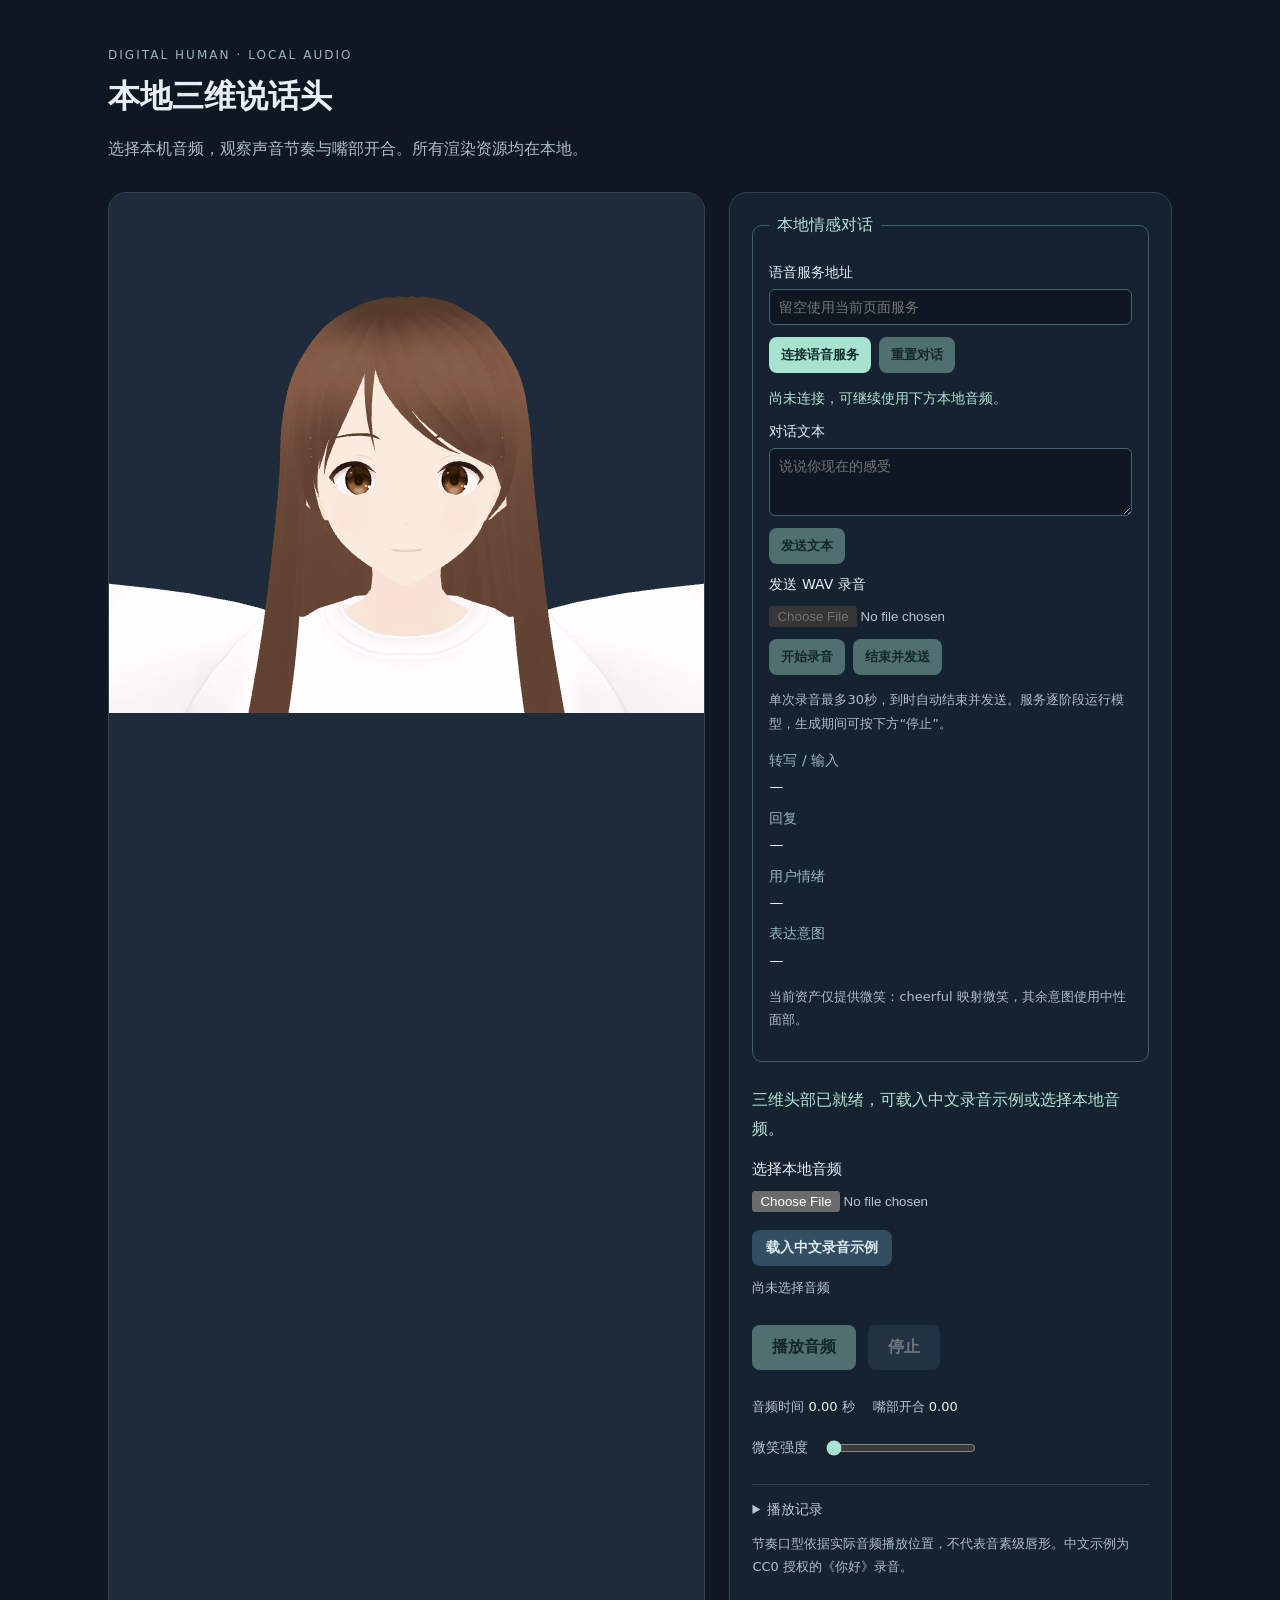
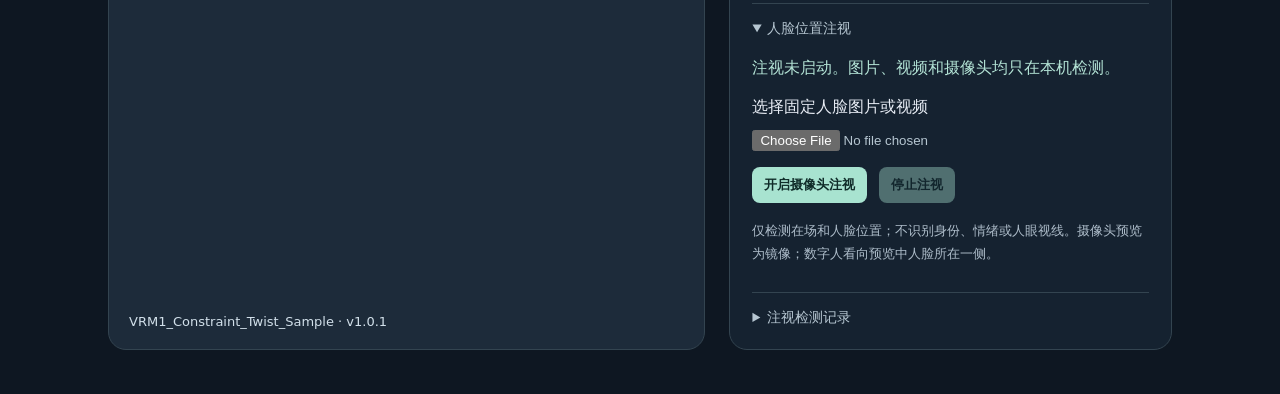
==== web/index.html @ 052c7d60 "feat: connect browser dialogue and PCM microphone to local voice API" ====
<!doctype html>
<html lang="zh-CN">
<head><meta charset="utf-8"><meta name="viewport" content="width=device-width,initial-scale=1"><title>本地三维说话头</title><link rel="stylesheet" href="./style.css"><link rel="stylesheet" href="./gaze.css"></head>
<body>
<main>
  <header><span class="eyebrow">DIGITAL HUMAN · LOCAL AUDIO</span><h1>本地三维说话头</h1><p>选择本机音频，观察声音节奏与嘴部开合。所有渲染资源均在本地。</p></header>
  <section class="workspace">
    <div class="stage"><canvas id="avatar" aria-label="三维数字人头部"></canvas><span id="avatar-name">资源加载中</span></div>
    <section class="controls" aria-label="音频控制">
      <fieldset id="voice-panel" disabled>
        <legend>本地情感对话</legend>
        <label for="voice-base">语音服务地址<input id="voice-base" type="url" placeholder="留空使用当前页面服务"></label>
        <div class="voice-buttons"><button id="voice-connect">连接语音服务</button><button id="voice-reset" disabled>重置对话</button></div>
        <p id="voice-status" role="status" aria-label="语音服务状态" aria-live="polite">尚未连接，可继续使用下方本地音频。</p>
        <label for="voice-text">对话文本<textarea id="voice-text" maxlength="2000" rows="3" placeholder="说说你现在的感受"></textarea></label>
        <button id="voice-send" disabled>发送文本</button>
        <label for="voice-wav">发送 WAV 录音<input id="voice-wav" type="file" accept="audio/wav,.wav" disabled></label>
        <div class="voice-buttons"><button id="voice-record" disabled>开始录音</button><button id="voice-record-end" disabled>结束并发送</button></div>
        <p class="note">单次录音最多30秒，到时自动结束并发送。服务逐阶段运行模型，生成期间可按下方“停止”。</p>
        <dl class="voice-result"><dt>转写 / 输入</dt><dd id="voice-transcript">—</dd><dt>回复</dt><dd id="voice-reply">—</dd><dt>用户情绪</dt><dd id="voice-emotion">—</dd><dt>表达意图</dt><dd id="voice-intent">—</dd></dl>
        <p id="voice-expression-note" class="note">当前资产仅提供微笑：cheerful 映射微笑，其余意图使用中性面部。</p>
      </fieldset>
      <p id="status" role="status" aria-label="播放状态" aria-live="polite">加载三维资源中…</p>
      <label class="file-label" for="audio-file">选择本地音频<input id="audio-file" type="file" accept="audio/*"></label>
      <button id="sample" disabled>载入中文录音示例</button><p id="audio-name">尚未选择音频</p>
      <div class="buttons"><button id="play" disabled>播放音频</button><button id="stop" disabled>停止</button></div>
      <div class="readings"><span>音频时间 <output id="audio-time" aria-label="音频时间" aria-live="off">0.00</output> 秒</span><span>嘴部开合 <output id="mouth-weight" aria-label="嘴部开合" aria-live="off">0.00</output></span></div><audio id="audio" preload="metadata" aria-label="当前本地音频"></audio>
      <label for="expression">微笑强度 <input id="expression" type="range" min="0" max="1" step="0.05" value="0"></label><details><summary>播放记录</summary><p class="note">用于关联可见动画和音频，记录仅保留在当前页面内。</p><pre id="frame">尚无播放记录</pre><button id="download" disabled>下载播放记录</button></details><p class="note">节奏口型依据实际音频播放位置，不代表音素级唇形。中文示例为 CC0 授权的《你好》录音。</p>
      <details open class="gaze-controls"><summary>人脸位置注视</summary>
        <p id="gaze-status" role="status" aria-label="注视状态" aria-live="polite">注视未启动。图片、视频和摄像头均只在本机检测。</p>
        <label for="face-file">选择固定人脸图片或视频<input id="face-file" type="file" accept="image/*,video/*" disabled></label>
        <div class="buttons"><button id="camera-start" disabled>开启摄像头注视</button><button id="gaze-stop" disabled>停止注视</button></div>
        <div class="gaze-preview"><img id="face-image" alt="固定人脸输入预览" hidden><video id="face-video" aria-label="人脸视频输入预览" muted playsinline hidden></video></div>
        <p class="note">仅检测在场和人脸位置；不识别身份、情绪或人眼视线。摄像头预览为镜像；数字人看向预览中人脸所在一侧。</p>
        <details><summary>注视检测记录</summary><pre id="gaze-record" aria-label="注视检测记录">{}</pre></details>
      </details>
    </section>
  </section>
</main>
<script type="importmap">{"imports":{"three":"./vendor/three/three.module.js"}}</script><script type="module" src="./main.js"></script>
</body></html>
---- web/style.css ----
:root{font-family:system-ui,"Microsoft YaHei",sans-serif;color:#e8edf5;background:#0e1722;color-scheme:dark}*{box-sizing:border-box}body{margin:0}main{max-width:1120px;margin:auto;padding:44px 28px}header{margin-bottom:28px}.eyebrow{font-size:12px;letter-spacing:.17em;color:#9bb7bd}h1{font-size:32px;font-weight:600;margin:12px 0}header p,.note{color:#aebdca;line-height:1.8}.workspace{display:grid;grid-template-columns:minmax(300px,1.35fr) minmax(280px,1fr);gap:24px}.stage{position:relative;min-height:520px;overflow:hidden;border:1px solid #334450;border-radius:18px;background:#1d2b3a}canvas{display:block;width:100%;height:520px}#avatar-name{position:absolute;bottom:20px;left:20px;color:#d2e0ea;font-size:13px}.controls{padding:22px;border:1px solid #334450;border-radius:18px;background:#152230}#status{line-height:1.8;min-height:58px;color:#b3e3d5}.file-label{display:block;font-size:15px}input[type=file]{display:block;margin-top:12px;width:100%;color:#b6c6d1}#audio-name{color:#b6c6d1;font-size:13px;overflow-wrap:anywhere}.buttons{display:flex;gap:12px;margin:28px 0}button{cursor:pointer;background:#a8e3d0;color:#102c29;border:0;border-radius:8px;padding:12px 20px;font:inherit;font-weight:600}button:disabled{cursor:default;opacity:.4}#stop{background:#3a4c60;color:#edf4fa}.note{font-size:13px}.error{color:#ffb7a7!important}@media(max-width:760px){main{padding:24px 16px}.workspace{grid-template-columns:1fr}.stage{min-height:420px}canvas{height:420px}h1{font-size:28px}}
#sample{margin-top:18px;background:#334e60;color:#dceaf0;font-size:14px;padding:9px 14px}.readings{display:flex;flex-wrap:wrap;gap:18px;font-size:13px;color:#b6c6d1;margin:10px 0 22px}output{font-variant-numeric:tabular-nums;color:#e8f5f0}label[for=expression]{display:flex;gap:16px;align-items:center;font-size:14px;color:#b6c6d1}input[type=range]{width:150px;accent-color:#a8e3d0}details{margin-top:26px;border-top:1px solid #334450;padding-top:16px}summary{cursor:pointer;font-size:14px;color:#b6c6d1}pre{font-size:11px;white-space:pre-wrap;overflow-wrap:anywhere;max-height:180px;overflow:auto}#download{font-size:13px;padding:9px 14px}
#voice-panel{border:1px solid #425d68;border-radius:10px;margin:0 0 24px;padding:16px;min-width:0}#voice-panel legend{color:#b3e3d5;padding:0 8px}#voice-panel label{display:block;font-size:14px;margin:12px 0}#voice-base,#voice-text{display:block;width:100%;background:#0e1722;border:1px solid #456072;color:#e8edf5;border-radius:6px;padding:9px;margin-top:7px;font:inherit}#voice-status{line-height:1.6;color:#b3e3d5;font-size:14px}.voice-buttons{display:flex;gap:8px;flex-wrap:wrap;margin:12px 0}#voice-panel button{font-size:13px;padding:9px 12px}.voice-result{font-size:14px;line-height:1.6}.voice-result dt{color:#9bb7bd;margin-top:9px}.voice-result dd{margin:4px 0;overflow-wrap:anywhere}
---- web/gaze.css ----
.gaze-controls { margin-top: 24px; }
#gaze-status { line-height: 1.7; color: #b3e3d5; }
.gaze-preview img, .gaze-preview video { width: 100%; max-height: 190px; object-fit: contain; background: #0e1722; }
.gaze-preview [hidden] { display: none; }
.gaze-preview video.camera { transform: scaleX(-1); }
.gaze-controls .buttons { flex-wrap: wrap; margin: 16px 0; }
.gaze-controls button { font-size: 13px; padding: 9px 12px; }
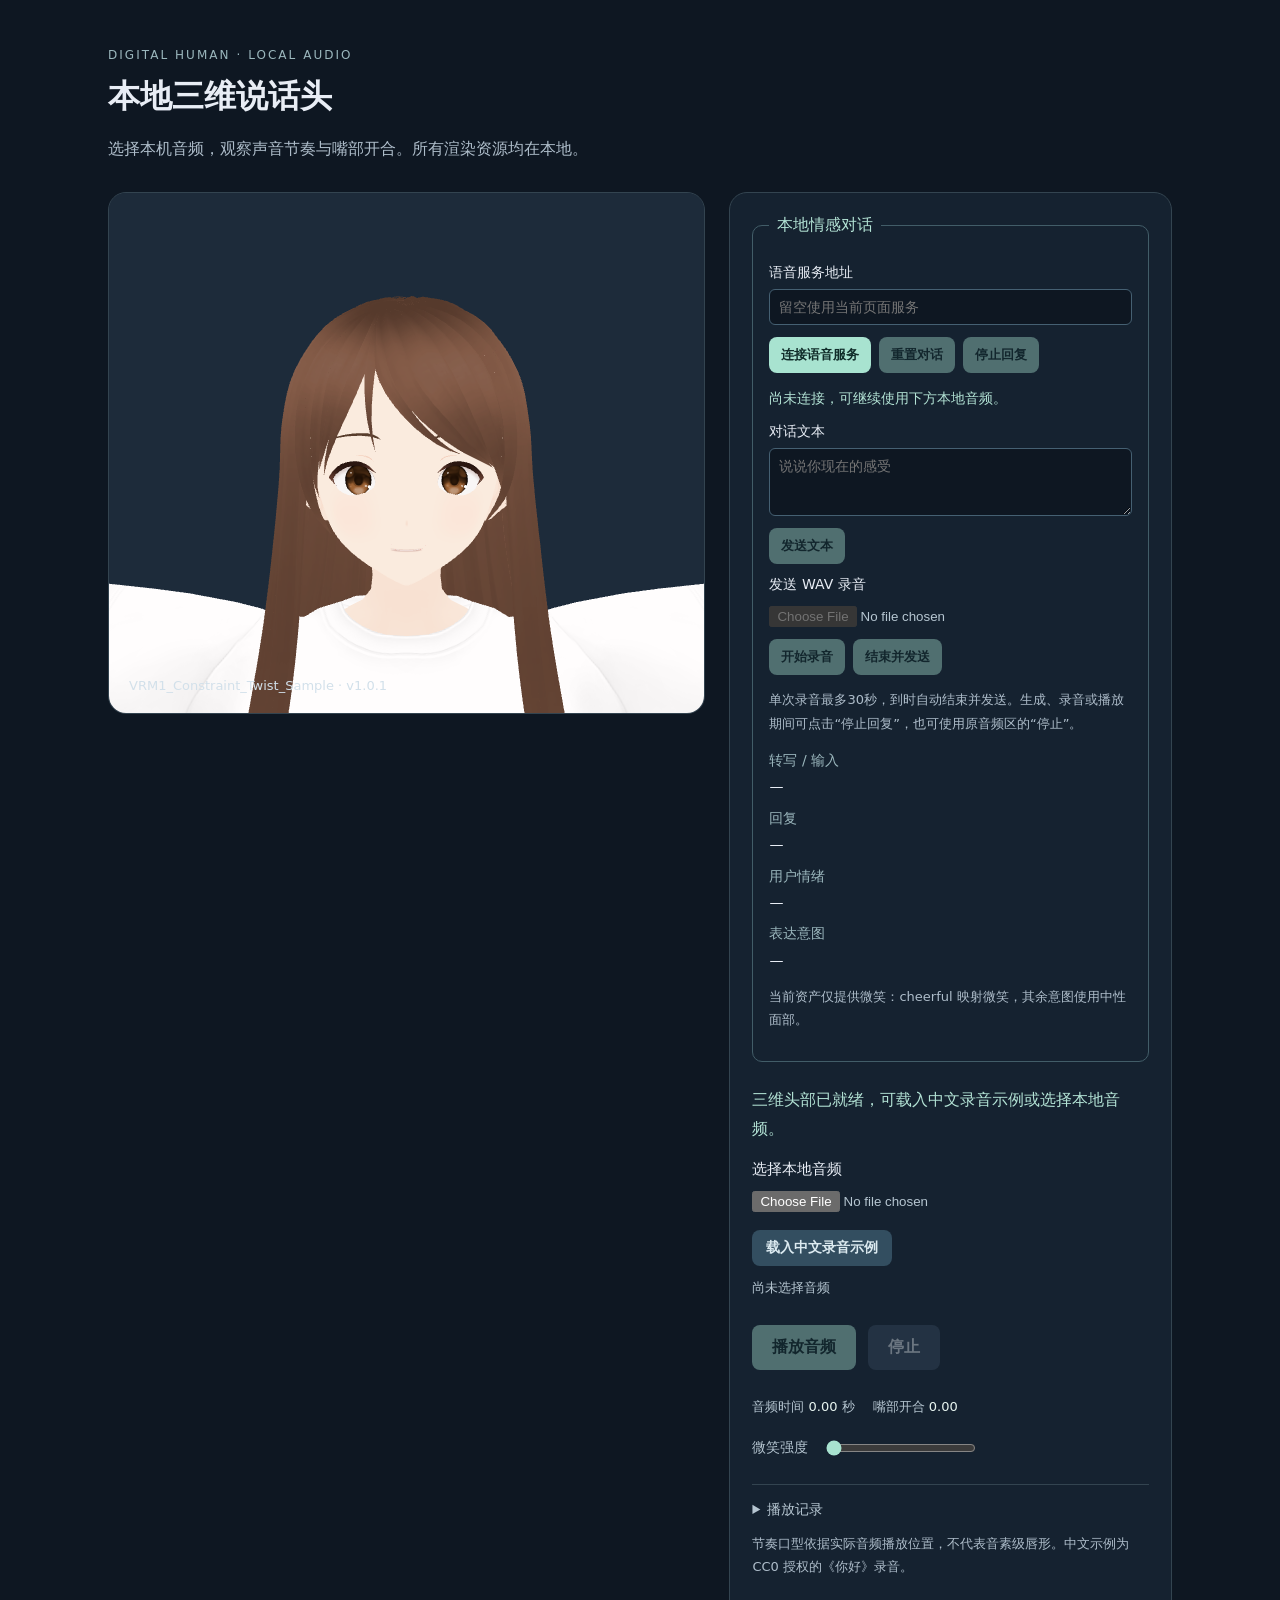
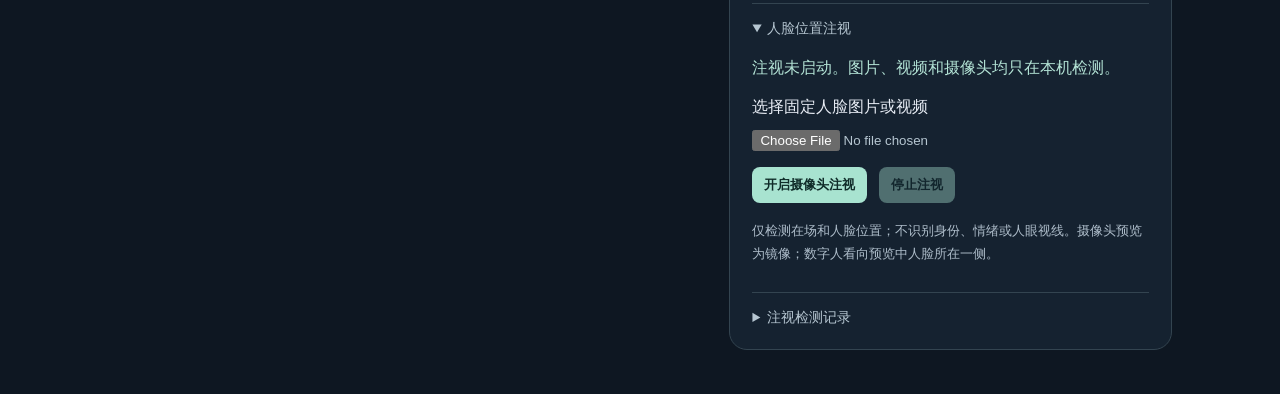
==== commit 524281f5: "fix: fence late status polls and expose accessible voice cancellation" ====
--- a/web/index.html
+++ b/web/index.html
@@ -10,13 +10,13 @@
       <fieldset id="voice-panel" disabled>
         <legend>本地情感对话</legend>
         <label for="voice-base">语音服务地址<input id="voice-base" type="url" placeholder="留空使用当前页面服务"></label>
-        <div class="voice-buttons"><button id="voice-connect">连接语音服务</button><button id="voice-reset" disabled>重置对话</button></div>
+        <div class="voice-buttons"><button id="voice-connect">连接语音服务</button><button id="voice-reset" disabled>重置对话</button><button id="voice-stop" disabled>停止回复</button></div>
         <p id="voice-status" role="status" aria-label="语音服务状态" aria-live="polite">尚未连接，可继续使用下方本地音频。</p>
         <label for="voice-text">对话文本<textarea id="voice-text" maxlength="2000" rows="3" placeholder="说说你现在的感受"></textarea></label>
         <button id="voice-send" disabled>发送文本</button>
         <label for="voice-wav">发送 WAV 录音<input id="voice-wav" type="file" accept="audio/wav,.wav" disabled></label>
         <div class="voice-buttons"><button id="voice-record" disabled>开始录音</button><button id="voice-record-end" disabled>结束并发送</button></div>
-        <p class="note">单次录音最多30秒，到时自动结束并发送。服务逐阶段运行模型，生成期间可按下方“停止”。</p>
+        <p class="note">单次录音最多30秒，到时自动结束并发送。生成、录音或播放期间可点击“停止回复”，也可使用原音频区的“停止”。</p>
         <dl class="voice-result"><dt>转写 / 输入</dt><dd id="voice-transcript">—</dd><dt>回复</dt><dd id="voice-reply">—</dd><dt>用户情绪</dt><dd id="voice-emotion">—</dd><dt>表达意图</dt><dd id="voice-intent">—</dd></dl>
         <p id="voice-expression-note" class="note">当前资产仅提供微笑：cheerful 映射微笑，其余意图使用中性面部。</p>
       </fieldset>
--- a/web/style.css
+++ b/web/style.css
@@ -1,3 +1,3 @@
 :root{font-family:system-ui,"Microsoft YaHei",sans-serif;color:#e8edf5;background:#0e1722;color-scheme:dark}*{box-sizing:border-box}body{margin:0}main{max-width:1120px;margin:auto;padding:44px 28px}header{margin-bottom:28px}.eyebrow{font-size:12px;letter-spacing:.17em;color:#9bb7bd}h1{font-size:32px;font-weight:600;margin:12px 0}header p,.note{color:#aebdca;line-height:1.8}.workspace{display:grid;grid-template-columns:minmax(300px,1.35fr) minmax(280px,1fr);gap:24px}.stage{position:relative;min-height:520px;overflow:hidden;border:1px solid #334450;border-radius:18px;background:#1d2b3a}canvas{display:block;width:100%;height:520px}#avatar-name{position:absolute;bottom:20px;left:20px;color:#d2e0ea;font-size:13px}.controls{padding:22px;border:1px solid #334450;border-radius:18px;background:#152230}#status{line-height:1.8;min-height:58px;color:#b3e3d5}.file-label{display:block;font-size:15px}input[type=file]{display:block;margin-top:12px;width:100%;color:#b6c6d1}#audio-name{color:#b6c6d1;font-size:13px;overflow-wrap:anywhere}.buttons{display:flex;gap:12px;margin:28px 0}button{cursor:pointer;background:#a8e3d0;color:#102c29;border:0;border-radius:8px;padding:12px 20px;font:inherit;font-weight:600}button:disabled{cursor:default;opacity:.4}#stop{background:#3a4c60;color:#edf4fa}.note{font-size:13px}.error{color:#ffb7a7!important}@media(max-width:760px){main{padding:24px 16px}.workspace{grid-template-columns:1fr}.stage{min-height:420px}canvas{height:420px}h1{font-size:28px}}
 #sample{margin-top:18px;background:#334e60;color:#dceaf0;font-size:14px;padding:9px 14px}.readings{display:flex;flex-wrap:wrap;gap:18px;font-size:13px;color:#b6c6d1;margin:10px 0 22px}output{font-variant-numeric:tabular-nums;color:#e8f5f0}label[for=expression]{display:flex;gap:16px;align-items:center;font-size:14px;color:#b6c6d1}input[type=range]{width:150px;accent-color:#a8e3d0}details{margin-top:26px;border-top:1px solid #334450;padding-top:16px}summary{cursor:pointer;font-size:14px;color:#b6c6d1}pre{font-size:11px;white-space:pre-wrap;overflow-wrap:anywhere;max-height:180px;overflow:auto}#download{font-size:13px;padding:9px 14px}
-#voice-panel{border:1px solid #425d68;border-radius:10px;margin:0 0 24px;padding:16px;min-width:0}#voice-panel legend{color:#b3e3d5;padding:0 8px}#voice-panel label{display:block;font-size:14px;margin:12px 0}#voice-base,#voice-text{display:block;width:100%;background:#0e1722;border:1px solid #456072;color:#e8edf5;border-radius:6px;padding:9px;margin-top:7px;font:inherit}#voice-status{line-height:1.6;color:#b3e3d5;font-size:14px}.voice-buttons{display:flex;gap:8px;flex-wrap:wrap;margin:12px 0}#voice-panel button{font-size:13px;padding:9px 12px}.voice-result{font-size:14px;line-height:1.6}.voice-result dt{color:#9bb7bd;margin-top:9px}.voice-result dd{margin:4px 0;overflow-wrap:anywhere}
+.stage{align-self:start}#voice-panel{border:1px solid #425d68;border-radius:10px;margin:0 0 24px;padding:16px;min-width:0}#voice-panel legend{color:#b3e3d5;padding:0 8px}#voice-panel label{display:block;font-size:14px;margin:12px 0}#voice-base,#voice-text{display:block;width:100%;background:#0e1722;border:1px solid #456072;color:#e8edf5;border-radius:6px;padding:9px;margin-top:7px;font:inherit}#voice-status{line-height:1.6;color:#b3e3d5;font-size:14px}.voice-buttons{display:flex;gap:8px;flex-wrap:wrap;margin:12px 0}#voice-panel button{font-size:13px;padding:9px 12px}.voice-result{font-size:14px;line-height:1.6}.voice-result dt{color:#9bb7bd;margin-top:9px}.voice-result dd{margin:4px 0;overflow-wrap:anywhere}
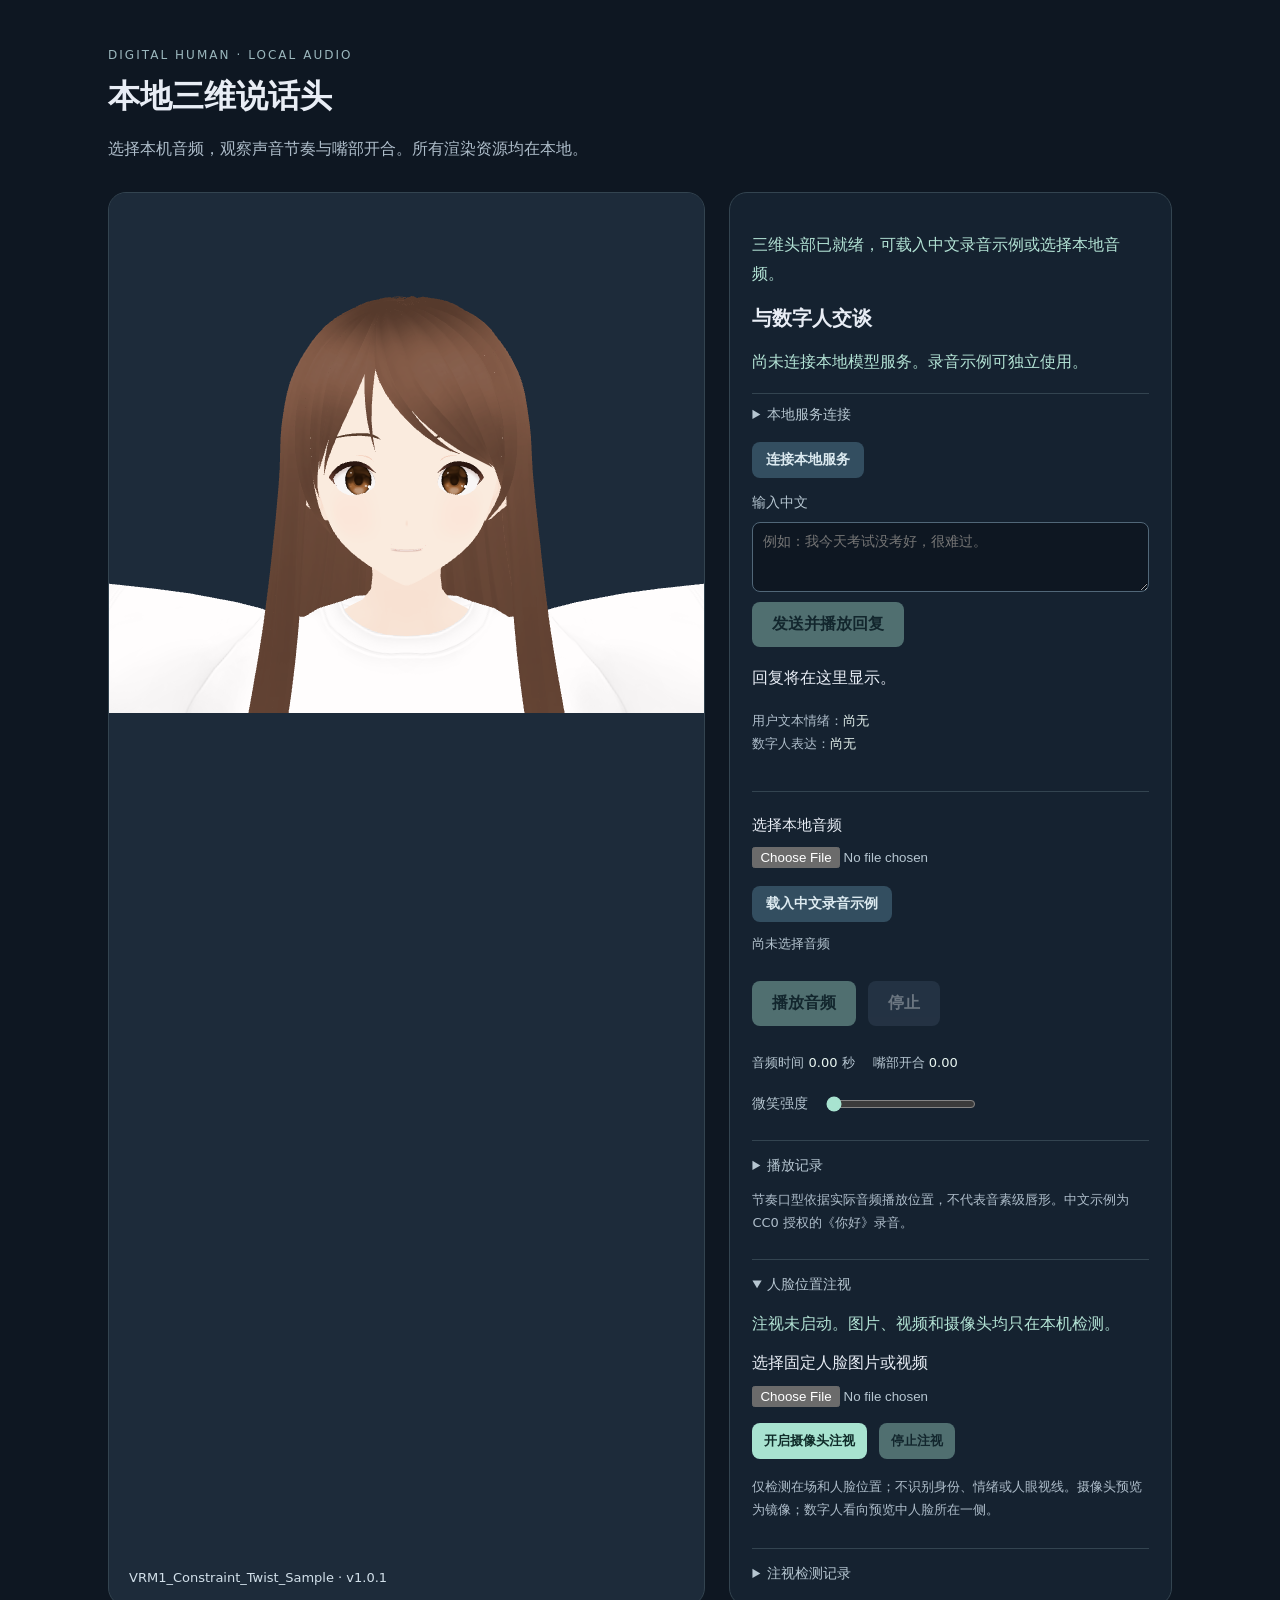
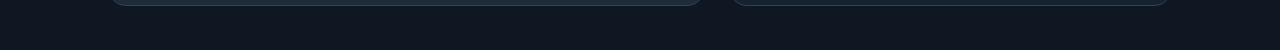
==== commit 46f34691: "feat(web): connect text replies to local voice and avatar" ====
--- a/web/index.html
+++ b/web/index.html
@@ -7,20 +7,17 @@
   <section class="workspace">
     <div class="stage"><canvas id="avatar" aria-label="三维数字人头部"></canvas><span id="avatar-name">资源加载中</span></div>
     <section class="controls" aria-label="音频控制">
-      <fieldset id="voice-panel" disabled>
-        <legend>本地情感对话</legend>
-        <label for="voice-base">语音服务地址<input id="voice-base" type="url" placeholder="留空使用当前页面服务"></label>
-        <div class="voice-buttons"><button id="voice-connect">连接语音服务</button><button id="voice-reset" disabled>重置对话</button><button id="voice-stop" disabled>停止回复</button></div>
-        <p id="voice-status" role="status" aria-label="语音服务状态" aria-live="polite">尚未连接，可继续使用下方本地音频。</p>
-        <label for="voice-text">对话文本<textarea id="voice-text" maxlength="2000" rows="3" placeholder="说说你现在的感受"></textarea></label>
-        <button id="voice-send" disabled>发送文本</button>
-        <label for="voice-wav">发送 WAV 录音<input id="voice-wav" type="file" accept="audio/wav,.wav" disabled></label>
-        <div class="voice-buttons"><button id="voice-record" disabled>开始录音</button><button id="voice-record-end" disabled>结束并发送</button></div>
-        <p class="note">单次录音最多30秒，到时自动结束并发送。生成、录音或播放期间可点击“停止回复”，也可使用原音频区的“停止”。</p>
-        <dl class="voice-result"><dt>转写 / 输入</dt><dd id="voice-transcript">—</dd><dt>回复</dt><dd id="voice-reply">—</dd><dt>用户情绪</dt><dd id="voice-emotion">—</dd><dt>表达意图</dt><dd id="voice-intent">—</dd></dl>
-        <p id="voice-expression-note" class="note">当前资产仅提供微笑：cheerful 映射微笑，其余意图使用中性面部。</p>
-      </fieldset>
       <p id="status" role="status" aria-label="播放状态" aria-live="polite">加载三维资源中…</p>
+      <section class="dialogue" aria-label="中文文本对话">
+        <h2>与数字人交谈</h2>
+        <p id="voice-status" role="status" aria-label="对话状态" aria-live="polite">尚未连接本地模型服务。录音示例可独立使用。</p>
+        <details><summary>本地服务连接</summary><label for="api-base">本地服务地址<input id="api-base" type="url" value="http://127.0.0.1:18000" spellcheck="false"></label><p class="note">连接已准备好的本机服务；远端实验主机需先建立本机隧道。页面不调用云服务。</p></details>
+        <button id="voice-connect" disabled>连接本地服务</button>
+        <label for="text-input">输入中文<textarea id="text-input" rows="3" maxlength="2000" placeholder="例如：我今天考试没考好，很难过。"></textarea></label>
+        <button id="voice-send" disabled>发送并播放回复</button>
+        <p id="voice-reply" aria-label="数字人回复">回复将在这里显示。</p>
+        <p class="note"><span>用户文本情绪：<output id="user-emotion" aria-label="用户文本情绪">尚无</output></span><br><span>数字人表达：<output id="voice-expression" aria-label="数字人表达">尚无</output></span></p>
+      </section>
       <label class="file-label" for="audio-file">选择本地音频<input id="audio-file" type="file" accept="audio/*"></label>
       <button id="sample" disabled>载入中文录音示例</button><p id="audio-name">尚未选择音频</p>
       <div class="buttons"><button id="play" disabled>播放音频</button><button id="stop" disabled>停止</button></div>
--- a/web/style.css
+++ b/web/style.css
@@ -1,3 +1,4 @@
 :root{font-family:system-ui,"Microsoft YaHei",sans-serif;color:#e8edf5;background:#0e1722;color-scheme:dark}*{box-sizing:border-box}body{margin:0}main{max-width:1120px;margin:auto;padding:44px 28px}header{margin-bottom:28px}.eyebrow{font-size:12px;letter-spacing:.17em;color:#9bb7bd}h1{font-size:32px;font-weight:600;margin:12px 0}header p,.note{color:#aebdca;line-height:1.8}.workspace{display:grid;grid-template-columns:minmax(300px,1.35fr) minmax(280px,1fr);gap:24px}.stage{position:relative;min-height:520px;overflow:hidden;border:1px solid #334450;border-radius:18px;background:#1d2b3a}canvas{display:block;width:100%;height:520px}#avatar-name{position:absolute;bottom:20px;left:20px;color:#d2e0ea;font-size:13px}.controls{padding:22px;border:1px solid #334450;border-radius:18px;background:#152230}#status{line-height:1.8;min-height:58px;color:#b3e3d5}.file-label{display:block;font-size:15px}input[type=file]{display:block;margin-top:12px;width:100%;color:#b6c6d1}#audio-name{color:#b6c6d1;font-size:13px;overflow-wrap:anywhere}.buttons{display:flex;gap:12px;margin:28px 0}button{cursor:pointer;background:#a8e3d0;color:#102c29;border:0;border-radius:8px;padding:12px 20px;font:inherit;font-weight:600}button:disabled{cursor:default;opacity:.4}#stop{background:#3a4c60;color:#edf4fa}.note{font-size:13px}.error{color:#ffb7a7!important}@media(max-width:760px){main{padding:24px 16px}.workspace{grid-template-columns:1fr}.stage{min-height:420px}canvas{height:420px}h1{font-size:28px}}
 #sample{margin-top:18px;background:#334e60;color:#dceaf0;font-size:14px;padding:9px 14px}.readings{display:flex;flex-wrap:wrap;gap:18px;font-size:13px;color:#b6c6d1;margin:10px 0 22px}output{font-variant-numeric:tabular-nums;color:#e8f5f0}label[for=expression]{display:flex;gap:16px;align-items:center;font-size:14px;color:#b6c6d1}input[type=range]{width:150px;accent-color:#a8e3d0}details{margin-top:26px;border-top:1px solid #334450;padding-top:16px}summary{cursor:pointer;font-size:14px;color:#b6c6d1}pre{font-size:11px;white-space:pre-wrap;overflow-wrap:anywhere;max-height:180px;overflow:auto}#download{font-size:13px;padding:9px 14px}
-.stage{align-self:start}#voice-panel{border:1px solid #425d68;border-radius:10px;margin:0 0 24px;padding:16px;min-width:0}#voice-panel legend{color:#b3e3d5;padding:0 8px}#voice-panel label{display:block;font-size:14px;margin:12px 0}#voice-base,#voice-text{display:block;width:100%;background:#0e1722;border:1px solid #456072;color:#e8edf5;border-radius:6px;padding:9px;margin-top:7px;font:inherit}#voice-status{line-height:1.6;color:#b3e3d5;font-size:14px}.voice-buttons{display:flex;gap:8px;flex-wrap:wrap;margin:12px 0}#voice-panel button{font-size:13px;padding:9px 12px}.voice-result{font-size:14px;line-height:1.6}.voice-result dt{color:#9bb7bd;margin-top:9px}.voice-result dd{margin:4px 0;overflow-wrap:anywhere}
+
+.dialogue{border-bottom:1px solid #334450;padding-bottom:22px;margin-bottom:24px}.dialogue h2{font-size:20px;font-weight:600;margin:0 0 14px}.dialogue label{display:block;font-size:14px;color:#b6c6d1;margin:16px 0 10px}.dialogue input,.dialogue textarea{display:block;width:100%;margin-top:10px;border:1px solid #516778;border-radius:8px;background:#0e1722;color:#e8edf5;padding:10px;font:inherit}.dialogue textarea{resize:vertical}.dialogue details{margin:12px 0 18px;padding-top:12px}.dialogue #voice-status{line-height:1.8;color:#b3e3d5}.dialogue #voice-reply{line-height:1.9;white-space:pre-wrap;overflow-wrap:anywhere}#voice-connect{font-size:14px;padding:9px 14px;background:#334e60;color:#dceaf0}
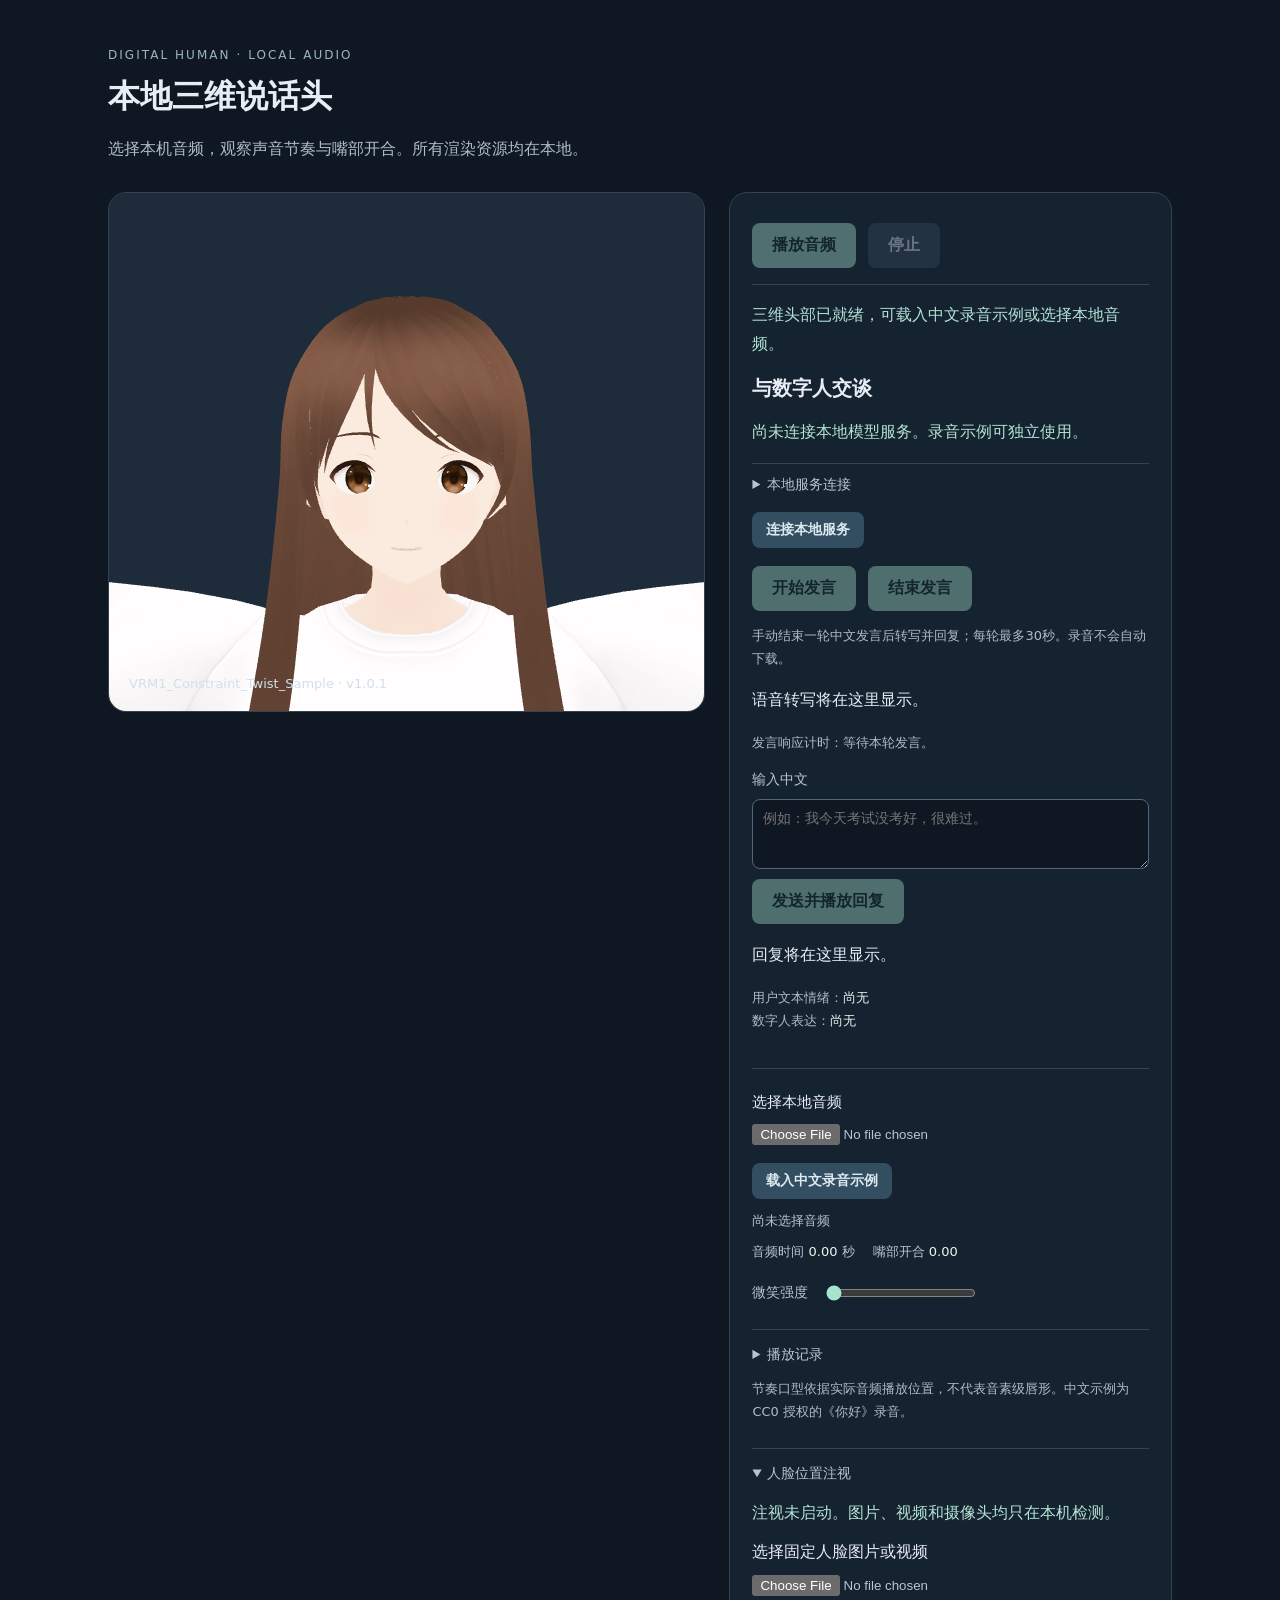
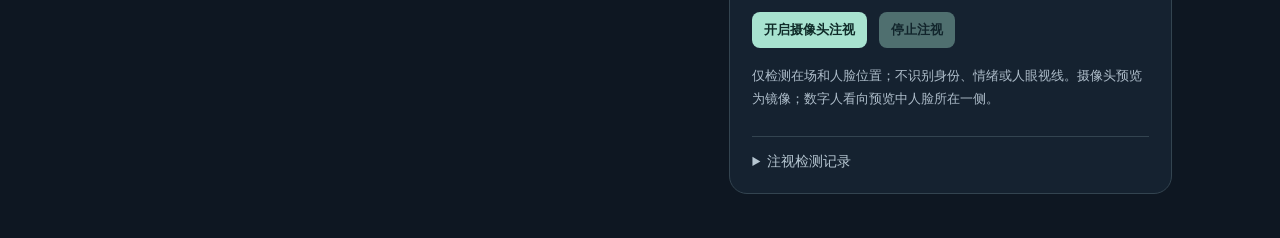
==== commit 7f7740ed: "feat: add cancellable microphone dialogue turns" ====
--- a/web/index.html
+++ b/web/index.html
@@ -7,12 +7,17 @@
   <section class="workspace">
     <div class="stage"><canvas id="avatar" aria-label="三维数字人头部"></canvas><span id="avatar-name">资源加载中</span></div>
     <section class="controls" aria-label="音频控制">
+      <div class="transport"><div class="buttons"><button id="play" disabled>播放音频</button><button id="stop" disabled>停止</button></div></div>
       <p id="status" role="status" aria-label="播放状态" aria-live="polite">加载三维资源中…</p>
       <section class="dialogue" aria-label="中文文本对话">
         <h2>与数字人交谈</h2>
         <p id="voice-status" role="status" aria-label="对话状态" aria-live="polite">尚未连接本地模型服务。录音示例可独立使用。</p>
         <details><summary>本地服务连接</summary><label for="api-base">本地服务地址<input id="api-base" type="url" value="http://127.0.0.1:18000" spellcheck="false"></label><p class="note">连接已准备好的本机服务；远端实验主机需先建立本机隧道。页面不调用云服务。</p></details>
         <button id="voice-connect" disabled>连接本地服务</button>
+        <div class="buttons microphone-buttons"><button id="microphone-start" disabled>开始发言</button><button id="microphone-end" disabled>结束发言</button></div>
+        <p class="note">手动结束一轮中文发言后转写并回复；每轮最多30秒。录音不会自动下载。</p>
+        <p id="voice-transcript" aria-label="语音转写">语音转写将在这里显示。</p>
+        <p id="voice-latency" class="note" aria-label="发言响应计时">发言响应计时：等待本轮发言。</p>
         <label for="text-input">输入中文<textarea id="text-input" rows="3" maxlength="2000" placeholder="例如：我今天考试没考好，很难过。"></textarea></label>
         <button id="voice-send" disabled>发送并播放回复</button>
         <p id="voice-reply" aria-label="数字人回复">回复将在这里显示。</p>
@@ -20,7 +25,7 @@
       </section>
       <label class="file-label" for="audio-file">选择本地音频<input id="audio-file" type="file" accept="audio/*"></label>
       <button id="sample" disabled>载入中文录音示例</button><p id="audio-name">尚未选择音频</p>
-      <div class="buttons"><button id="play" disabled>播放音频</button><button id="stop" disabled>停止</button></div>
+
       <div class="readings"><span>音频时间 <output id="audio-time" aria-label="音频时间" aria-live="off">0.00</output> 秒</span><span>嘴部开合 <output id="mouth-weight" aria-label="嘴部开合" aria-live="off">0.00</output></span></div><audio id="audio" preload="metadata" aria-label="当前本地音频"></audio>
       <label for="expression">微笑强度 <input id="expression" type="range" min="0" max="1" step="0.05" value="0"></label><details><summary>播放记录</summary><p class="note">用于关联可见动画和音频，记录仅保留在当前页面内。</p><pre id="frame">尚无播放记录</pre><button id="download" disabled>下载播放记录</button></details><p class="note">节奏口型依据实际音频播放位置，不代表音素级唇形。中文示例为 CC0 授权的《你好》录音。</p>
       <details open class="gaze-controls"><summary>人脸位置注视</summary>
--- a/web/style.css
+++ b/web/style.css
@@ -2,3 +2,6 @@
 #sample{margin-top:18px;background:#334e60;color:#dceaf0;font-size:14px;padding:9px 14px}.readings{display:flex;flex-wrap:wrap;gap:18px;font-size:13px;color:#b6c6d1;margin:10px 0 22px}output{font-variant-numeric:tabular-nums;color:#e8f5f0}label[for=expression]{display:flex;gap:16px;align-items:center;font-size:14px;color:#b6c6d1}input[type=range]{width:150px;accent-color:#a8e3d0}details{margin-top:26px;border-top:1px solid #334450;padding-top:16px}summary{cursor:pointer;font-size:14px;color:#b6c6d1}pre{font-size:11px;white-space:pre-wrap;overflow-wrap:anywhere;max-height:180px;overflow:auto}#download{font-size:13px;padding:9px 14px}
 
 .dialogue{border-bottom:1px solid #334450;padding-bottom:22px;margin-bottom:24px}.dialogue h2{font-size:20px;font-weight:600;margin:0 0 14px}.dialogue label{display:block;font-size:14px;color:#b6c6d1;margin:16px 0 10px}.dialogue input,.dialogue textarea{display:block;width:100%;margin-top:10px;border:1px solid #516778;border-radius:8px;background:#0e1722;color:#e8edf5;padding:10px;font:inherit}.dialogue textarea{resize:vertical}.dialogue details{margin:12px 0 18px;padding-top:12px}.dialogue #voice-status{line-height:1.8;color:#b3e3d5}.dialogue #voice-reply{line-height:1.9;white-space:pre-wrap;overflow-wrap:anywhere}#voice-connect{font-size:14px;padding:9px 14px;background:#334e60;color:#dceaf0}
+/* Long dialogue and gaze controls must not stretch the rendered head. */
+.workspace{align-items:start}.stage{position:sticky;top:20px;min-height:0;height:min(520px,calc(100dvh - 40px))}.stage canvas{height:100%}.transport{position:sticky;top:8px;z-index:2;background:#152230;padding:8px 0;border-bottom:1px solid #334450}.transport .buttons{margin:0 0 8px}.microphone-buttons{margin:18px 0 8px;flex-wrap:wrap}#voice-transcript{line-height:1.8;overflow-wrap:anywhere}
+@media(max-width:760px){.stage{position:relative;top:auto;height:420px}.transport{top:0}}
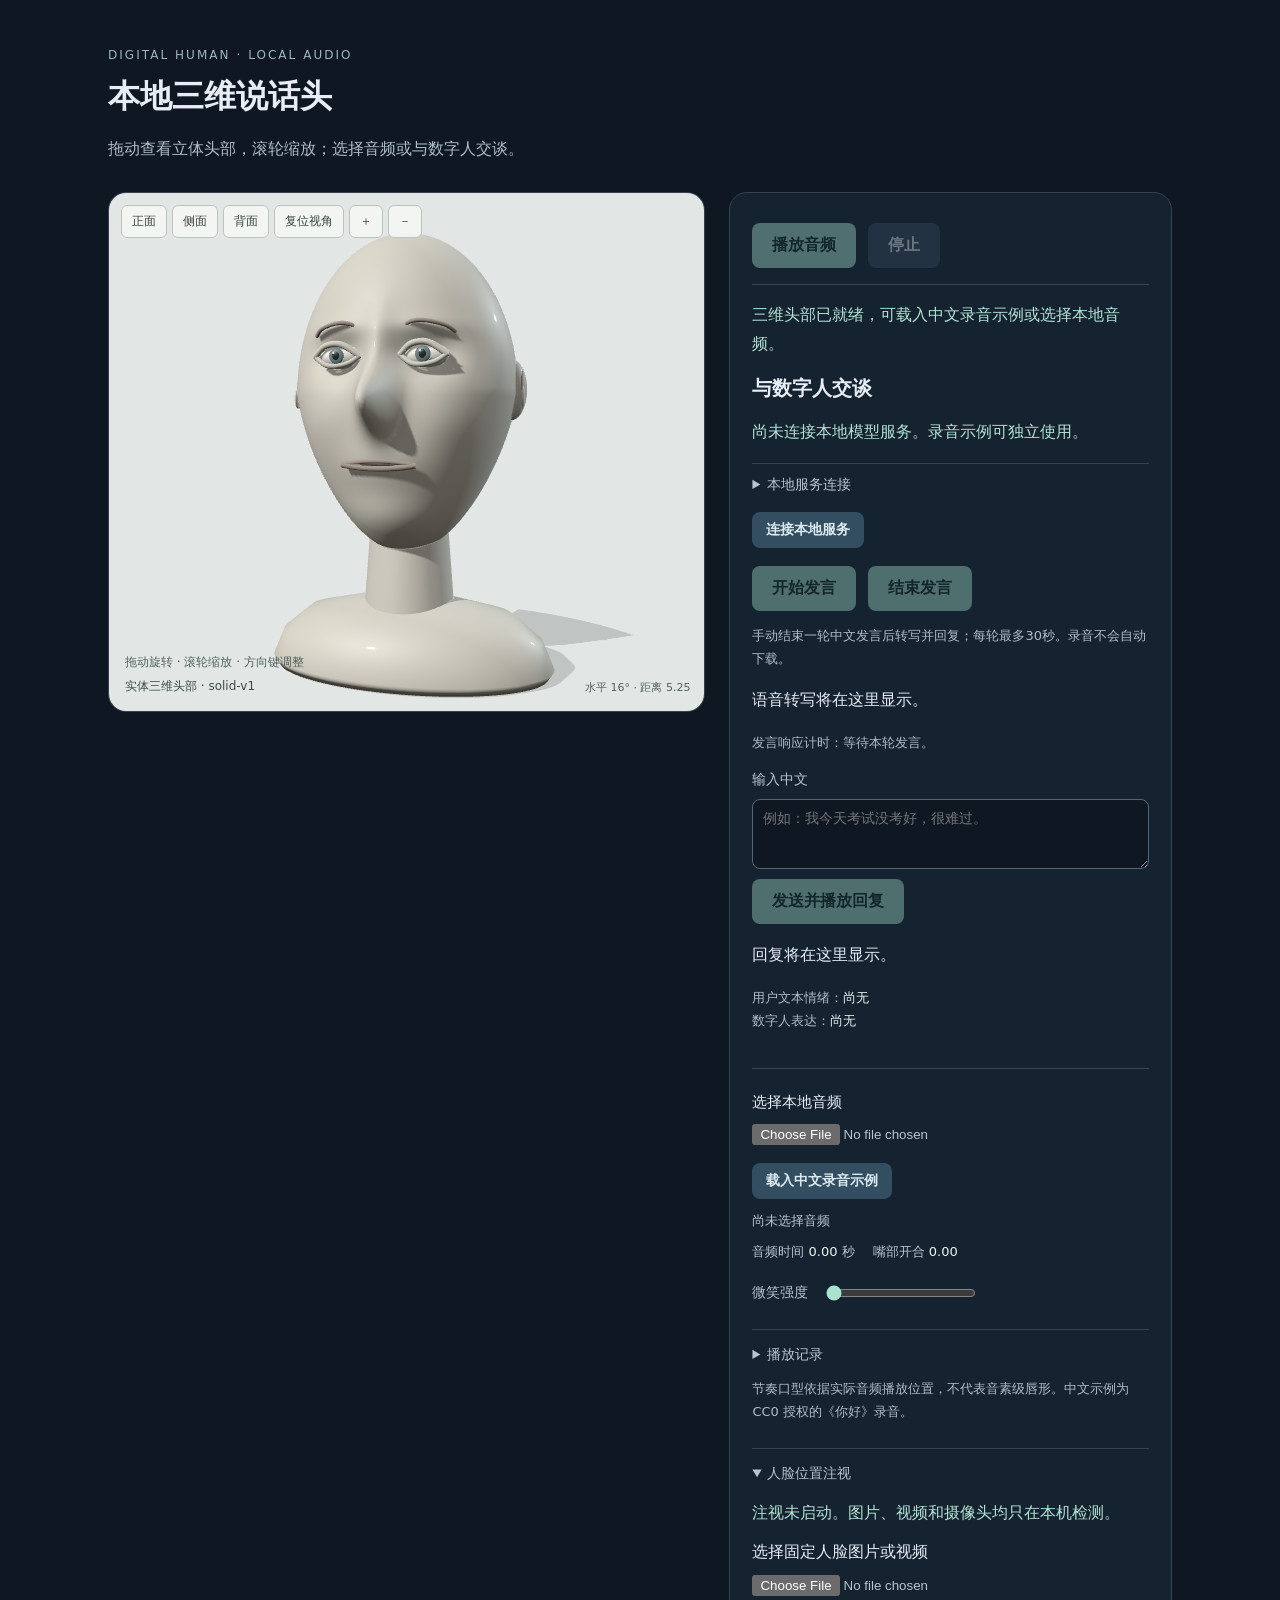
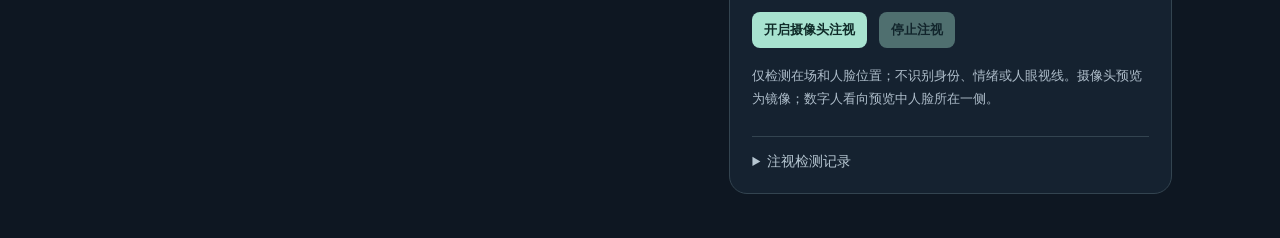
==== commit 6dae7e17: "feat: show rotatable solid three-dimensional head" ====
--- a/web/index.html
+++ b/web/index.html
@@ -3,9 +3,9 @@
 <head><meta charset="utf-8"><meta name="viewport" content="width=device-width,initial-scale=1"><title>本地三维说话头</title><link rel="stylesheet" href="./style.css"><link rel="stylesheet" href="./gaze.css"></head>
 <body>
 <main>
-  <header><span class="eyebrow">DIGITAL HUMAN · LOCAL AUDIO</span><h1>本地三维说话头</h1><p>选择本机音频，观察声音节奏与嘴部开合。所有渲染资源均在本地。</p></header>
+  <header><span class="eyebrow">DIGITAL HUMAN · LOCAL AUDIO</span><h1>本地三维说话头</h1><p>拖动查看立体头部，滚轮缩放；选择音频或与数字人交谈。</p></header>
   <section class="workspace">
-    <div class="stage"><canvas id="avatar" aria-label="三维数字人头部"></canvas><span id="avatar-name">资源加载中</span></div>
+    <div class="stage"><canvas id="avatar" tabindex="0" aria-label="三维数字人头部" aria-describedby="view-help"></canvas><nav class="avatar-view" aria-label="三维视角"><button data-view="0">正面</button><button data-view="90">侧面</button><button data-view="180">背面</button><button data-view="reset">复位视角</button><button data-view="in" aria-label="放大模型">＋</button><button data-view="out" aria-label="缩小模型">－</button></nav><span id="view-help">拖动旋转 · 滚轮缩放 · 方向键调整</span><output id="view-label" aria-label="当前三维视角"></output><span id="avatar-name">资源加载中</span></div>
     <section class="controls" aria-label="音频控制">
       <div class="transport"><div class="buttons"><button id="play" disabled>播放音频</button><button id="stop" disabled>停止</button></div></div>
       <p id="status" role="status" aria-label="播放状态" aria-live="polite">加载三维资源中…</p>
--- a/web/style.css
+++ b/web/style.css
@@ -5,3 +5,5 @@
 /* Long dialogue and gaze controls must not stretch the rendered head. */
 .workspace{align-items:start}.stage{position:sticky;top:20px;min-height:0;height:min(520px,calc(100dvh - 40px))}.stage canvas{height:100%}.transport{position:sticky;top:8px;z-index:2;background:#152230;padding:8px 0;border-bottom:1px solid #334450}.transport .buttons{margin:0 0 8px}.microphone-buttons{margin:18px 0 8px;flex-wrap:wrap}#voice-transcript{line-height:1.8;overflow-wrap:anywhere}
 @media(max-width:760px){.stage{position:relative;top:auto;height:420px}.transport{top:0}}
+
+.avatar-view{position:absolute;top:12px;left:12px;right:12px;display:flex;gap:5px;flex-wrap:wrap}.avatar-view[hidden]{display:none}.avatar-view button{padding:7px 10px;font-size:12px;color:#384440;background:#f5f7f3e8;border:1px solid #bac4bf;border-radius:6px;font-weight:500}#view-help{position:absolute;bottom:40px;left:16px;font-size:12px;color:#52615a;pointer-events:none}#view-label{position:absolute;right:14px;bottom:16px;font-size:11px;color:#52615a;pointer-events:none}.stage #avatar-name{bottom:16px;left:16px;color:#3b4d44;font-size:12px}.stage canvas{cursor:grab}.stage canvas:active{cursor:grabbing}.stage canvas:focus-visible{outline:2px solid #55826c;outline-offset:-3px}
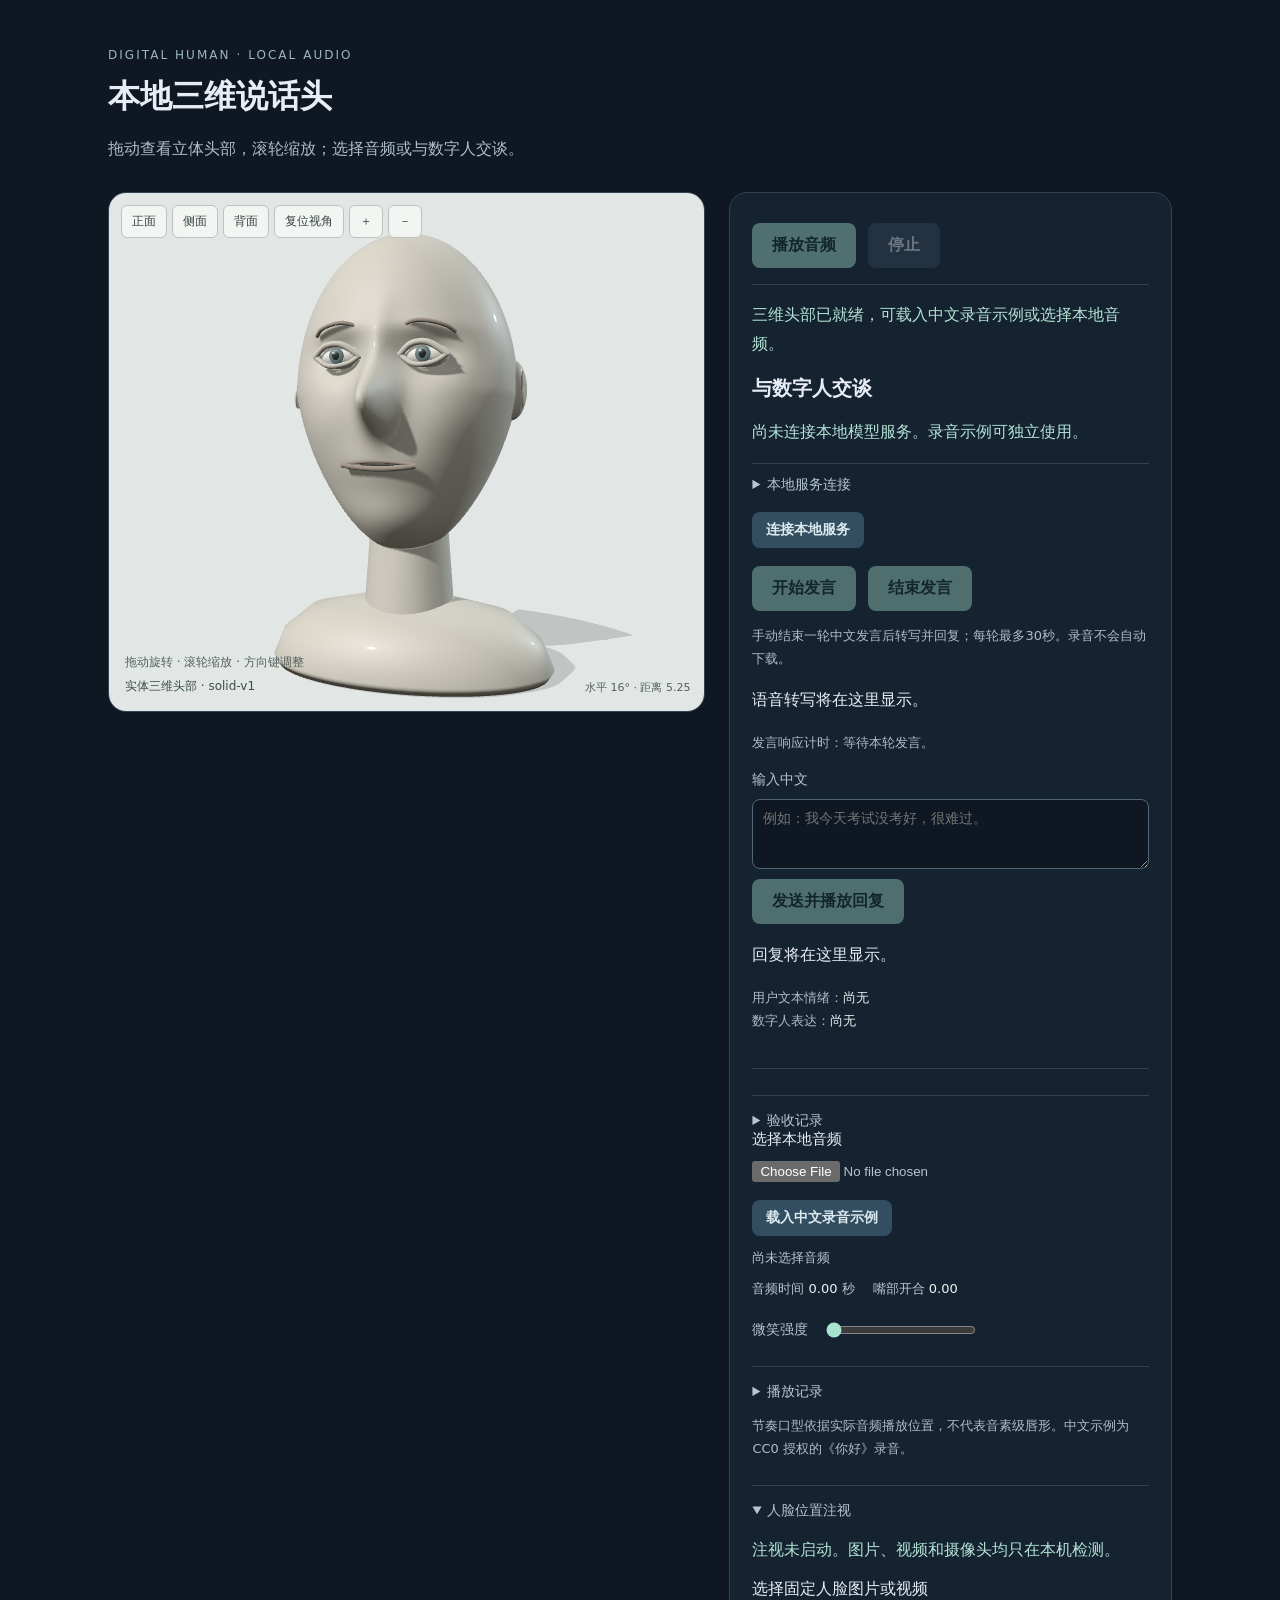
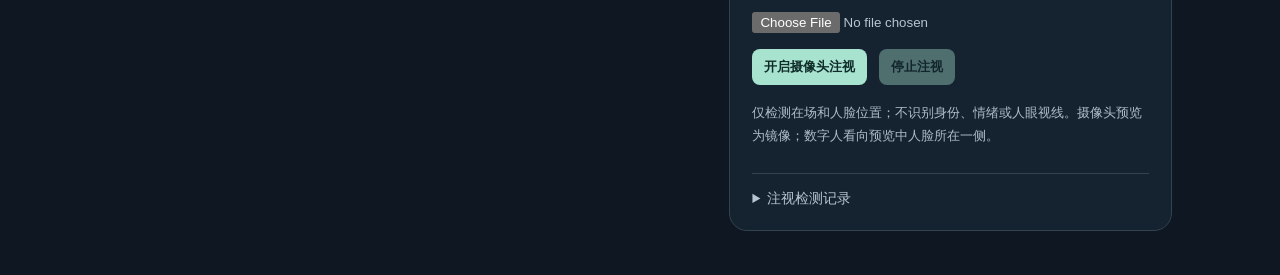
==== commit 0a522781: "feat(web): add opt-in non-content acceptance journal" ====
--- a/web/index.html
+++ b/web/index.html
@@ -9,11 +9,23 @@
     <section class="controls" aria-label="音频控制">
       <div class="transport"><div class="buttons"><button id="play" disabled>播放音频</button><button id="stop" disabled>停止</button></div></div>
       <p id="status" role="status" aria-label="播放状态" aria-live="polite">加载三维资源中…</p>
-      <section class="dialogue" aria-label="中文文本对话">
+      <fieldset id="voice-panel" class="dialogue" aria-label="中文文本对话">
         <h2>与数字人交谈</h2>
         <p id="voice-status" role="status" aria-label="对话状态" aria-live="polite">尚未连接本地模型服务。录音示例可独立使用。</p>
         <details><summary>本地服务连接</summary><label for="api-base">本地服务地址<input id="api-base" type="url" value="http://127.0.0.1:18000" spellcheck="false"></label><p class="note">连接已准备好的本机服务；远端实验主机需先建立本机隧道。页面不调用云服务。</p></details>
         <button id="voice-connect" disabled>连接本地服务</button>
+        <fieldset id="profile-panel" class="profiles" hidden>
+          <legend>本地档案</legend>
+          <p>当前档案：<output id="profile-current" aria-label="当前档案">匿名</output></p>
+          <p id="profile-status" role="status" aria-label="档案状态" aria-live="polite"></p>
+          <label for="profile-select">选择档案<select id="profile-select" aria-label="选择档案"><option value="">匿名（不保存偏好）</option></select></label>
+          <label for="profile-name">档案名称<input id="profile-name" maxlength="80" autocomplete="off"></label>
+          <div class="profile-actions"><button id="profile-create">创建并选择档案</button><button id="profile-rename">修改档案名称</button><button id="profile-delete">删除档案</button></div>
+          <label for="profile-preferred-name">偏好称呼<input id="profile-preferred-name" maxlength="80" autocomplete="off"></label>
+          <label for="profile-communication-style">交流偏好<textarea id="profile-communication-style" rows="2" maxlength="500" placeholder="仅保存你明确填写的交流偏好"></textarea></label>
+          <div class="profile-actions"><button id="profile-save">保存偏好</button><button id="profile-clear">清空偏好</button><button id="profile-refresh">重新读取档案</button></div>
+          <p class="note">匿名对话不保存偏好；切换档案或修改偏好会结束当前回复并清空本轮对话。</p>
+        </fieldset>
         <div class="buttons microphone-buttons"><button id="microphone-start" disabled>开始发言</button><button id="microphone-end" disabled>结束发言</button></div>
         <p class="note">手动结束一轮中文发言后转写并回复；每轮最多30秒。录音不会自动下载。</p>
         <p id="voice-transcript" aria-label="语音转写">语音转写将在这里显示。</p>
@@ -22,7 +34,16 @@
         <button id="voice-send" disabled>发送并播放回复</button>
         <p id="voice-reply" aria-label="数字人回复">回复将在这里显示。</p>
         <p class="note"><span>用户文本情绪：<output id="user-emotion" aria-label="用户文本情绪">尚无</output></span><br><span>数字人表达：<output id="voice-expression" aria-label="数字人表达">尚无</output></span></p>
-      </section>
+      </fieldset>
+      <details id="acceptance-panel" class="acceptance-journal"><summary>验收记录</summary>
+        <p class="note">默认不记录。开始后仅在本机保存非内容时序草稿；不保存发言、回复、姓名或偏好。此处只产生软件记录候选，不能判定工程验收通过。真实实验记录请自行保管，不要自动上传仓库。</p>
+        <label for="acceptance-sha">冻结代码 SHA（操作者声明）<input id="acceptance-sha" maxlength="40" autocomplete="off" spellcheck="false"></label>
+        <label for="acceptance-conditions">运行条件<select id="acceptance-conditions"><option value="">请选择</option><option value="software-test">软件替身测试（非真实验收）</option><option value="real-combination">真实组合运行（操作者声明，证据待复核）</option></select></label>
+        <div class="buttons"><button id="acceptance-start">开始本段采集</button><button id="acceptance-end">结束本段采集</button><button id="acceptance-restart">记录服务重启</button></div>
+        <p id="acceptance-status" role="status" aria-label="验收记录状态" aria-live="polite">未采集。工程验收待复核。</p>
+        <p id="acceptance-summary" aria-label="验收记录统计">尚无记录。</p>
+        <div class="buttons"><button id="acceptance-export">下载验收记录</button><button id="acceptance-clear">清空本机验收草稿</button></div>
+      </details>
       <label class="file-label" for="audio-file">选择本地音频<input id="audio-file" type="file" accept="audio/*"></label>
       <button id="sample" disabled>载入中文录音示例</button><p id="audio-name">尚未选择音频</p>
 
@@ -41,3 +62,4 @@
 </main>
 <script type="importmap">{"imports":{"three":"./vendor/three/three.module.js"}}</script><script type="module" src="./main.js"></script>
 </body></html>
+
--- a/web/style.css
+++ b/web/style.css
@@ -1,9 +1,11 @@
 :root{font-family:system-ui,"Microsoft YaHei",sans-serif;color:#e8edf5;background:#0e1722;color-scheme:dark}*{box-sizing:border-box}body{margin:0}main{max-width:1120px;margin:auto;padding:44px 28px}header{margin-bottom:28px}.eyebrow{font-size:12px;letter-spacing:.17em;color:#9bb7bd}h1{font-size:32px;font-weight:600;margin:12px 0}header p,.note{color:#aebdca;line-height:1.8}.workspace{display:grid;grid-template-columns:minmax(300px,1.35fr) minmax(280px,1fr);gap:24px}.stage{position:relative;min-height:520px;overflow:hidden;border:1px solid #334450;border-radius:18px;background:#1d2b3a}canvas{display:block;width:100%;height:520px}#avatar-name{position:absolute;bottom:20px;left:20px;color:#d2e0ea;font-size:13px}.controls{padding:22px;border:1px solid #334450;border-radius:18px;background:#152230}#status{line-height:1.8;min-height:58px;color:#b3e3d5}.file-label{display:block;font-size:15px}input[type=file]{display:block;margin-top:12px;width:100%;color:#b6c6d1}#audio-name{color:#b6c6d1;font-size:13px;overflow-wrap:anywhere}.buttons{display:flex;gap:12px;margin:28px 0}button{cursor:pointer;background:#a8e3d0;color:#102c29;border:0;border-radius:8px;padding:12px 20px;font:inherit;font-weight:600}button:disabled{cursor:default;opacity:.4}#stop{background:#3a4c60;color:#edf4fa}.note{font-size:13px}.error{color:#ffb7a7!important}@media(max-width:760px){main{padding:24px 16px}.workspace{grid-template-columns:1fr}.stage{min-height:420px}canvas{height:420px}h1{font-size:28px}}
 #sample{margin-top:18px;background:#334e60;color:#dceaf0;font-size:14px;padding:9px 14px}.readings{display:flex;flex-wrap:wrap;gap:18px;font-size:13px;color:#b6c6d1;margin:10px 0 22px}output{font-variant-numeric:tabular-nums;color:#e8f5f0}label[for=expression]{display:flex;gap:16px;align-items:center;font-size:14px;color:#b6c6d1}input[type=range]{width:150px;accent-color:#a8e3d0}details{margin-top:26px;border-top:1px solid #334450;padding-top:16px}summary{cursor:pointer;font-size:14px;color:#b6c6d1}pre{font-size:11px;white-space:pre-wrap;overflow-wrap:anywhere;max-height:180px;overflow:auto}#download{font-size:13px;padding:9px 14px}
 
-.dialogue{border-bottom:1px solid #334450;padding-bottom:22px;margin-bottom:24px}.dialogue h2{font-size:20px;font-weight:600;margin:0 0 14px}.dialogue label{display:block;font-size:14px;color:#b6c6d1;margin:16px 0 10px}.dialogue input,.dialogue textarea{display:block;width:100%;margin-top:10px;border:1px solid #516778;border-radius:8px;background:#0e1722;color:#e8edf5;padding:10px;font:inherit}.dialogue textarea{resize:vertical}.dialogue details{margin:12px 0 18px;padding-top:12px}.dialogue #voice-status{line-height:1.8;color:#b3e3d5}.dialogue #voice-reply{line-height:1.9;white-space:pre-wrap;overflow-wrap:anywhere}#voice-connect{font-size:14px;padding:9px 14px;background:#334e60;color:#dceaf0}
+.dialogue{min-width:0;border:0;border-bottom:1px solid #334450;padding:0 0 22px;margin:0 0 24px}.dialogue h2{font-size:20px;font-weight:600;margin:0 0 14px}.dialogue label{display:block;font-size:14px;color:#b6c6d1;margin:16px 0 10px}.dialogue input,.dialogue textarea{display:block;width:100%;margin-top:10px;border:1px solid #516778;border-radius:8px;background:#0e1722;color:#e8edf5;padding:10px;font:inherit}.dialogue textarea{resize:vertical}.dialogue details{margin:12px 0 18px;padding-top:12px}.dialogue #voice-status{line-height:1.8;color:#b3e3d5}.dialogue #voice-reply{line-height:1.9;white-space:pre-wrap;overflow-wrap:anywhere}#voice-connect{font-size:14px;padding:9px 14px;background:#334e60;color:#dceaf0}
 /* Long dialogue and gaze controls must not stretch the rendered head. */
 .workspace{align-items:start}.stage{position:sticky;top:20px;min-height:0;height:min(520px,calc(100dvh - 40px))}.stage canvas{height:100%}.transport{position:sticky;top:8px;z-index:2;background:#152230;padding:8px 0;border-bottom:1px solid #334450}.transport .buttons{margin:0 0 8px}.microphone-buttons{margin:18px 0 8px;flex-wrap:wrap}#voice-transcript{line-height:1.8;overflow-wrap:anywhere}
 @media(max-width:760px){.stage{position:relative;top:auto;height:420px}.transport{top:0}}
 
 .avatar-view{position:absolute;top:12px;left:12px;right:12px;display:flex;gap:5px;flex-wrap:wrap}.avatar-view[hidden]{display:none}.avatar-view button{padding:7px 10px;font-size:12px;color:#384440;background:#f5f7f3e8;border:1px solid #bac4bf;border-radius:6px;font-weight:500}#view-help{position:absolute;bottom:40px;left:16px;font-size:12px;color:#52615a;pointer-events:none}#view-label{position:absolute;right:14px;bottom:16px;font-size:11px;color:#52615a;pointer-events:none}.stage #avatar-name{bottom:16px;left:16px;color:#3b4d44;font-size:12px}.stage canvas{cursor:grab}.stage canvas:active{cursor:grabbing}.stage canvas:focus-visible{outline:2px solid #55826c;outline-offset:-3px}
+.profiles{margin:20px 0;border:1px solid #516778;border-radius:10px;padding:16px;min-width:0}.profiles[hidden]{display:none}.profiles select{width:100%;margin-top:10px;padding:10px;border-radius:8px;background:#0e1722;color:#e8edf5;font:inherit}.profiles button{padding:9px 12px;font-size:14px;margin:4px 4px 4px 0}.profiles p{line-height:1.7;overflow-wrap:anywhere}
+.acceptance-journal label{display:block;font-size:14px;color:#b6c6d1;margin:16px 0 10px}.acceptance-journal input,.acceptance-journal select{display:block;width:100%;margin-top:10px;border:1px solid #516778;border-radius:8px;background:#0e1722;color:#e8edf5;padding:10px;font:inherit}.acceptance-journal .buttons{flex-wrap:wrap;gap:8px;margin:16px 0}.acceptance-journal button{padding:9px 12px;font-size:14px}#acceptance-status,#acceptance-summary{line-height:1.8;overflow-wrap:anywhere}#acceptance-summary{font-size:13px;color:#b6c6d1}
